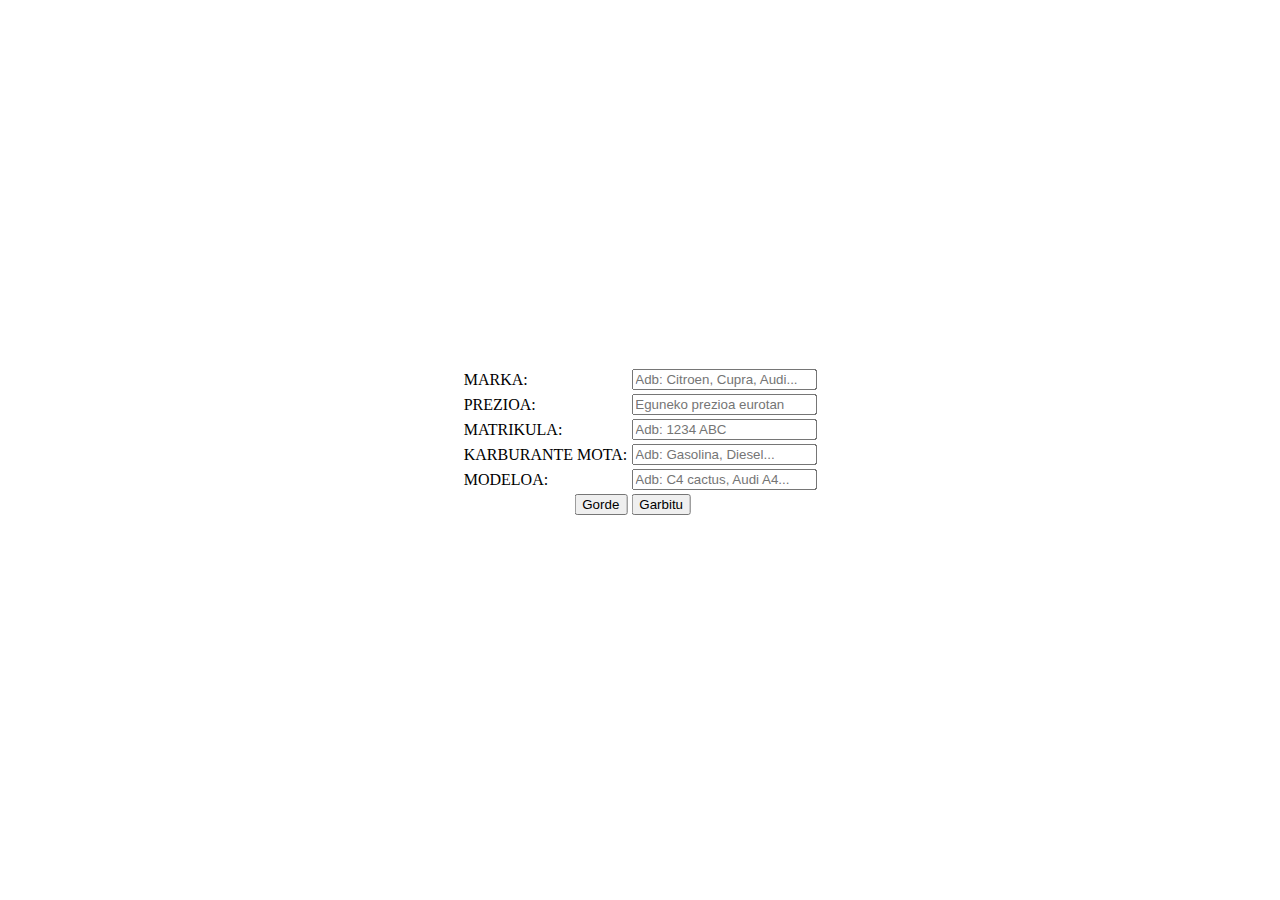
==== app/autoaSartu.html @ 0d03b935 "Iruzkinak eta placeholder jarri" ====
<html>
	<head>
		<title>Denda</title>
	</head>
	
	<body>
		<div align="center" style="position: absolute; top: 50%; left: 50%; transform: translate(-50%, -50%);">
		<form  method="post" action="autoaGorde.php" onsubmit="return autoaGoorde()"><table>
			<tr>
				<td>MARKA:</td> <!-Sartu nahi duzun autoaren marka ipintzeko tokia!>
				<td><input type="text" name="marka"  placeholder="Adb: Citroen, Cupra, Audi..."></td>
			</tr>
			<tr>
				<td>PREZIOA:</td>   <!-Sartu nahi duzun autoaren prezioa ipintzeko tokia!>
				<td><input type="number" name="prezioa"  placeholder="Eguneko prezioa eurotan"></td>
			</tr>
			<tr>
				<td>MATRIKULA:</td> <!-Sartu nahi duzun autoaren matrikula ipintzeko tokia!>
				<td><input type="text" name="matrikula"  placeholder="Adb: 1234 ABC"></td>
			</tr>
			<tr>
				<td>KARBURANTE MOTA:</td>   <!-Sartu nahi duzun autoaren mota ipintzeko tokia!>
				<td><input type="text" name="karburanteMota"  placeholder="Adb: Gasolina, Diesel..."></td>
			</tr>
			<tr>
				<td>MODELOA:</td>   <!-Sartu nahi duzun autoaren modeloa ipintzeko tokia!>
				<td><input type="text" name="modeloa"  placeholder="Adb: C4 cactus, Audi A4..."></td>
			</tr>
			<tr>
				<td><p align="right"><input type="submit" id="gorde"name="gorde" value="Gorde"></p></td>
				<td><p align="left"><input type="button" id="garbitu"name="garbitu" value="Garbitu"></p></td>
			</tr>
		</table></div>
		
		<script>
			document.addEventListener("DOMContentLoaded", function() {
				var gordeBtn = document.getElementById("gorde");
				var garbiBtn = document.getElementById("garbitu");
				//BOTOI GORDE
				gordeBtn.addEventListener("click", function() {
					autoaGorde()
				});
				//BOTOI GARBITU
				garbiBtn.addEventListener("click", function() {
					var elementua = document.querySelectorAll("input[type=text], input[type=number], input[type=date], input[type=email]");
					elementua.forEach(function(campo) {
					    campo.value = "";});
				});
			});
			
			function autoaGorde(){
				var marka = document.getElementsByName("marka")[0].value;
				var prezioa = document.getElementsByName("prezioa")[0].value;
				var matrikula = document.getElementsByName("matrikula")[0].value;
				var karburanteMota = document.getElementsByName("karburanteMota")[0].value;
				var modeloa = document.getElementsByName("modeloa")[0].value;

				if (marka == "") {
					alert("MARKA ez da jarri");
				  	return false;
				}

				if (prezioa == "") {
					alert("PREZIOA ez da jarri");
				  	return false;
				}

				if (matrikula == "") {
					alert("MATRIKULA ez da jarri");
				  	return false;
				}
				else{
					var patroia = /^\d{4} [A-Z]{3}$/;
                    if (!patroia.test(matriKula)) {
                        alert("MATRIKULA 1234 ABC formatua izan behar du");
                        return false;
                    }
				}
				if (karburanteMota == "") {
					alert("KARBURANTE MOTA ez da jarri");
				  	return false;
				}
				if (modeloa == "") {
					alert("MODELOA ez da jarri");
				  	return false;
				}

				//DATUAK BIDALI
				var datuak = {
					  marka: marka,
					  prezioa: prezioa,
					  matrikula: matriula,
					  karburanteMota: karburanteMota,
					  modeloa: modeloa,
				};
				var conf = {
					  method: 'POST',
					  body: JSON.stringify(datuak), 
					  headers: {
					    	'Content-Type': 'application/json'
					  }
				};

				fetch('autoaGoorde.php', conf)
			}
		</script>
	</body>
</html>
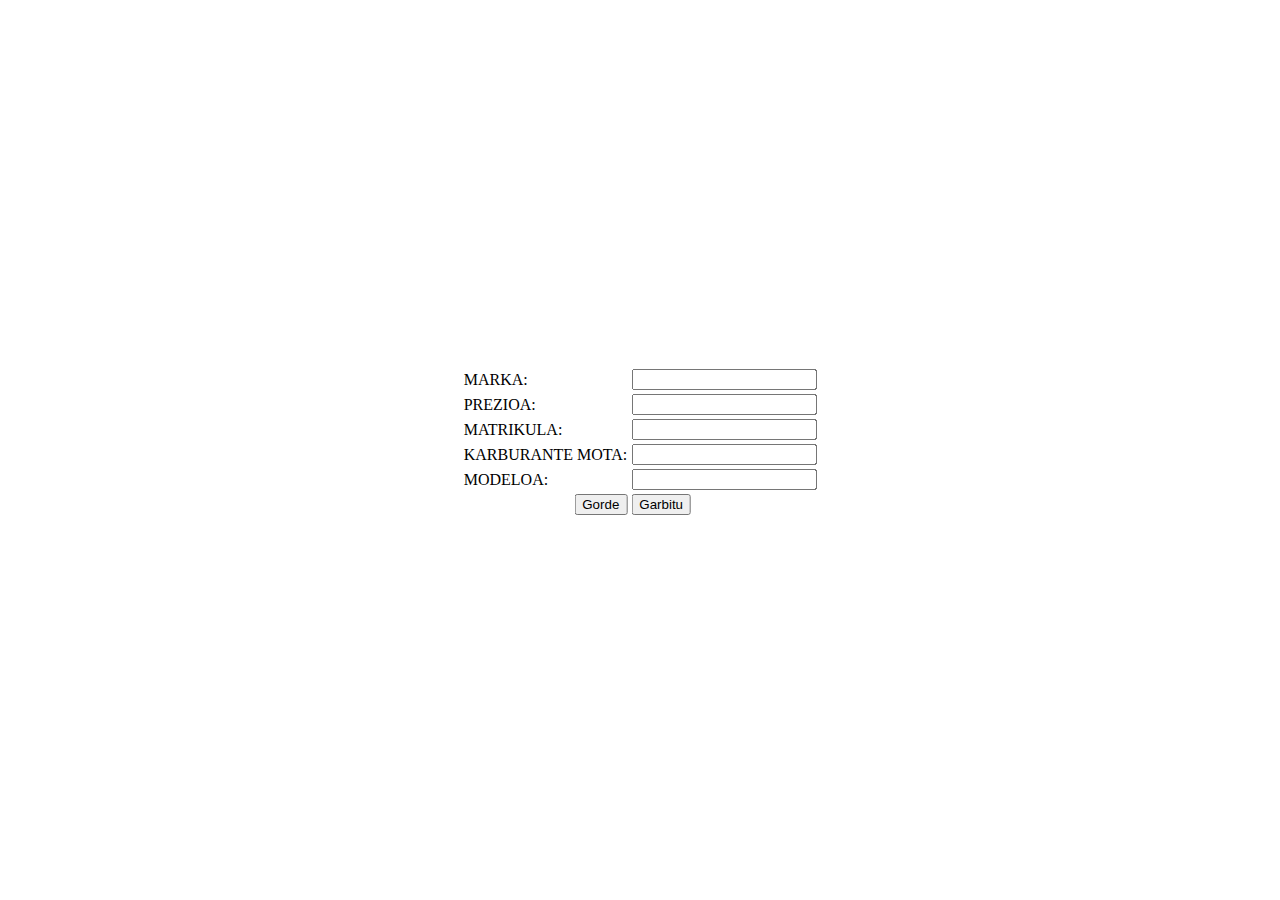
==== commit b8de68ae: "arreglado" ====
--- a/app/autoaSartu.html
+++ b/app/autoaSartu.html
@@ -7,24 +7,24 @@
 		<div align="center" style="position: absolute; top: 50%; left: 50%; transform: translate(-50%, -50%);">
 		<form  method="post" action="autoaGorde.php" onsubmit="return autoaGoorde()"><table>
 			<tr>
-				<td>MARKA:</td> <!-Sartu nahi duzun autoaren marka ipintzeko tokia!>
-				<td><input type="text" name="marka"  placeholder="Adb: Citroen, Cupra, Audi..."></td>
+				<td>MARKA:</td>
+				<td><input type="text" name="marka"></td>
 			</tr>
 			<tr>
-				<td>PREZIOA:</td>   <!-Sartu nahi duzun autoaren prezioa ipintzeko tokia!>
-				<td><input type="number" name="prezioa"  placeholder="Eguneko prezioa eurotan"></td>
+				<td>PREZIOA:</td>
+				<td><input type="number" name="prezioa"></td>
 			</tr>
 			<tr>
-				<td>MATRIKULA:</td> <!-Sartu nahi duzun autoaren matrikula ipintzeko tokia!>
-				<td><input type="text" name="matrikula"  placeholder="Adb: 1234 ABC"></td>
+				<td>MATRIKULA:</td>
+				<td><input type="text" name="matrikula"></td>
 			</tr>
 			<tr>
-				<td>KARBURANTE MOTA:</td>   <!-Sartu nahi duzun autoaren mota ipintzeko tokia!>
-				<td><input type="text" name="karburanteMota"  placeholder="Adb: Gasolina, Diesel..."></td>
+				<td>KARBURANTE MOTA:</td>
+				<td><input type="text" name="karburanteMota"></td>
 			</tr>
 			<tr>
-				<td>MODELOA:</td>   <!-Sartu nahi duzun autoaren modeloa ipintzeko tokia!>
-				<td><input type="text" name="modeloa"  placeholder="Adb: C4 cactus, Audi A4..."></td>
+				<td>MODELOA:</td>
+				<td><input type="text" name="modeloa"></td>
 			</tr>
 			<tr>
 				<td><p align="right"><input type="submit" id="gorde"name="gorde" value="Gorde"></p></td>
@@ -106,5 +106,3 @@
 		</script>
 	</body>
 </html>
-
-
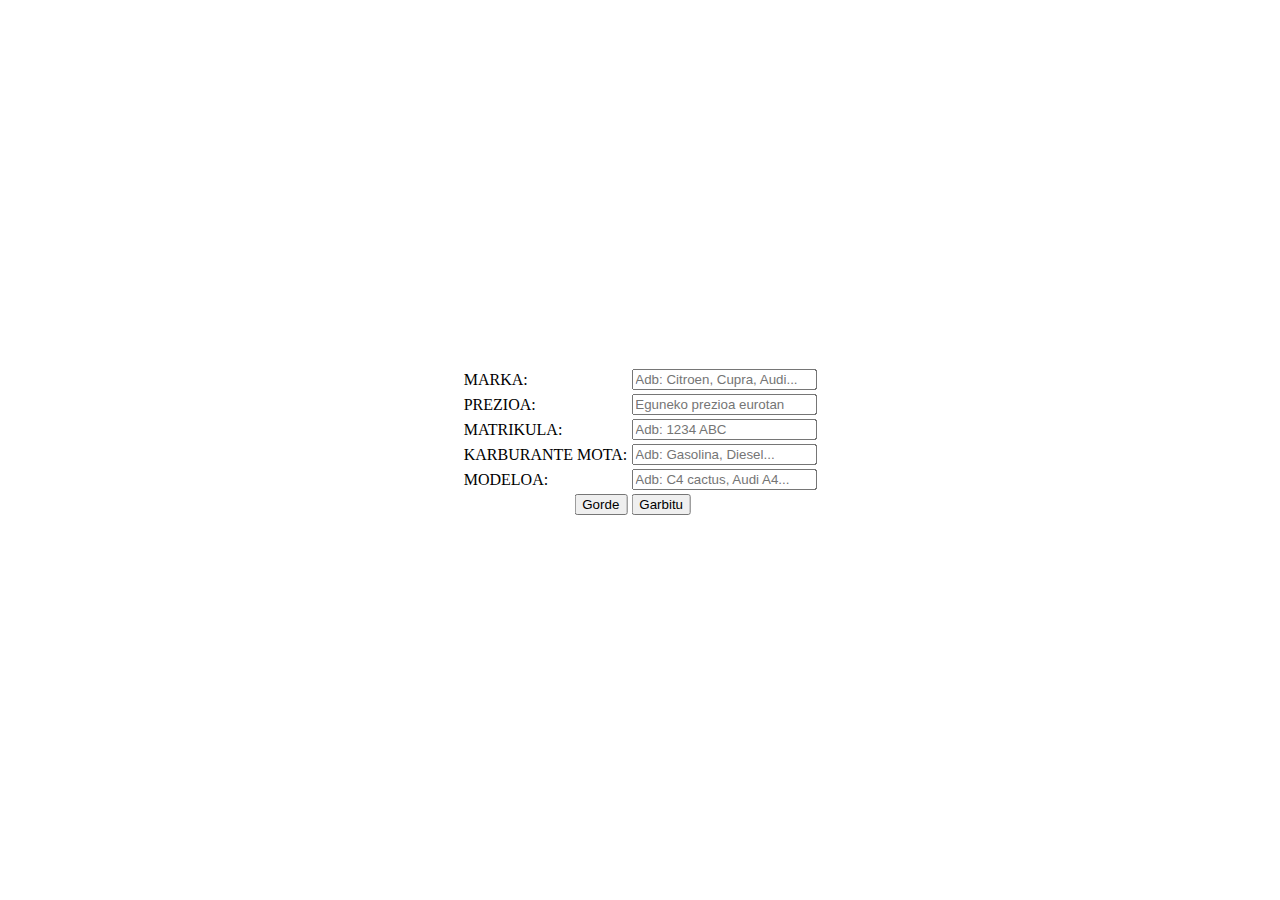
==== commit bfb9a242: "Update autoaSartu.html" ====
--- a/app/autoaSartu.html
+++ b/app/autoaSartu.html
@@ -7,24 +7,24 @@
 		<div align="center" style="position: absolute; top: 50%; left: 50%; transform: translate(-50%, -50%);">
 		<form  method="post" action="autoaGorde.php" onsubmit="return autoaGoorde()"><table>
 			<tr>
-				<td>MARKA:</td>
-				<td><input type="text" name="marka"></td>
+				<td>MARKA:</td> <!-Sartu nahi duzun autoaren marka ipintzeko tokia!>
+				<td><input type="text" name="marka"  placeholder="Adb: Citroen, Cupra, Audi..."></td>
 			</tr>
 			<tr>
-				<td>PREZIOA:</td>
-				<td><input type="number" name="prezioa"></td>
+				<td>PREZIOA:</td>   <!-Sartu nahi duzun autoaren prezioa ipintzeko tokia!>
+				<td><input type="number" name="prezioa"  placeholder="Eguneko prezioa eurotan"></td>
 			</tr>
 			<tr>
-				<td>MATRIKULA:</td>
-				<td><input type="text" name="matrikula"></td>
+				<td>MATRIKULA:</td> <!-Sartu nahi duzun autoaren matrikula ipintzeko tokia!>
+				<td><input type="text" name="matrikula"  placeholder="Adb: 1234 ABC"></td>
 			</tr>
 			<tr>
-				<td>KARBURANTE MOTA:</td>
-				<td><input type="text" name="karburanteMota"></td>
+				<td>KARBURANTE MOTA:</td>   <!-Sartu nahi duzun autoaren mota ipintzeko tokia!>
+				<td><input type="text" name="karburanteMota"  placeholder="Adb: Gasolina, Diesel..."></td>
 			</tr>
 			<tr>
-				<td>MODELOA:</td>
-				<td><input type="text" name="modeloa"></td>
+				<td>MODELOA:</td>   <!-Sartu nahi duzun autoaren modeloa ipintzeko tokia!>
+				<td><input type="text" name="modeloa"  placeholder="Adb: C4 cactus, Audi A4..."></td>
 			</tr>
 			<tr>
 				<td><p align="right"><input type="submit" id="gorde"name="gorde" value="Gorde"></p></td>
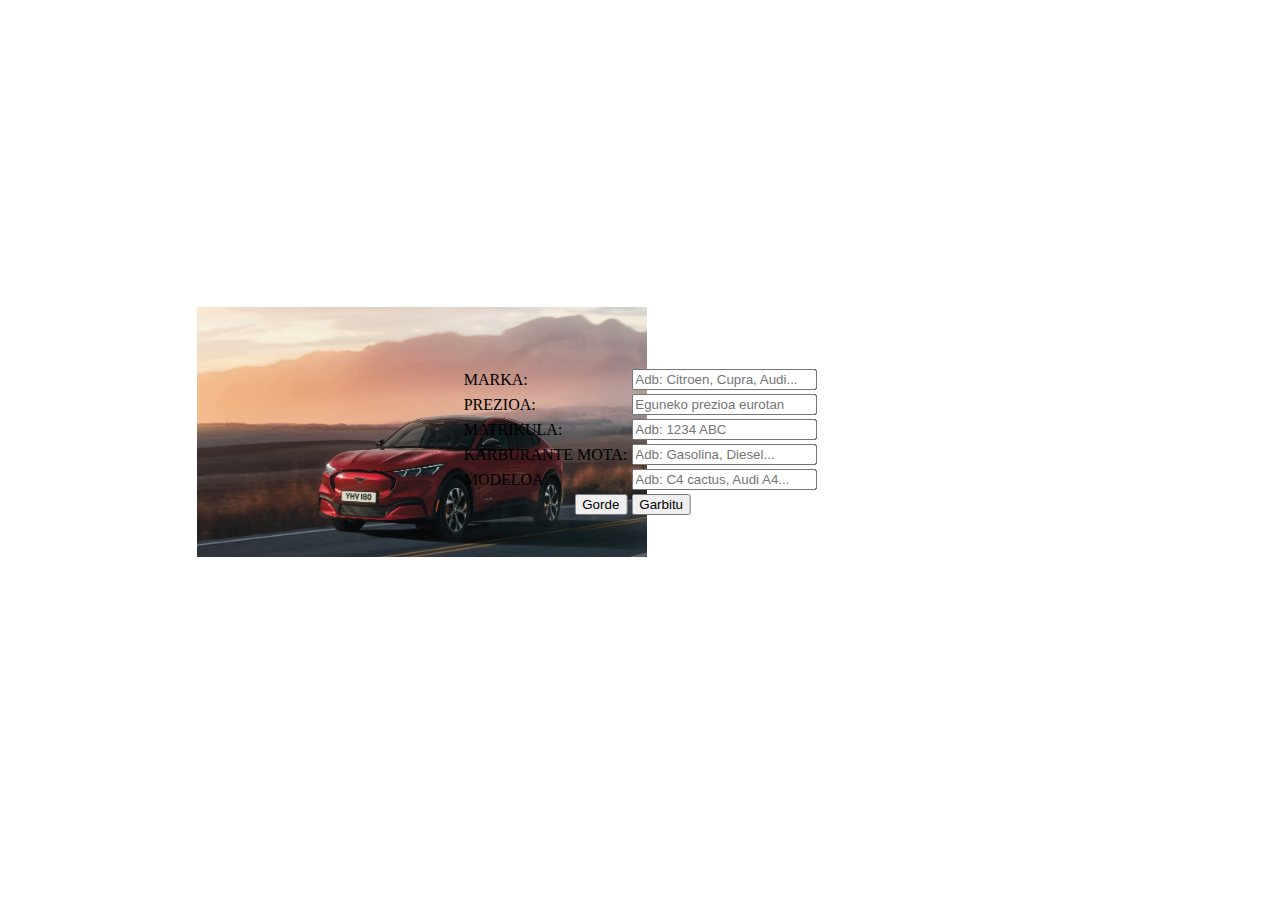
==== commit 8df17718: "irudial" ====
--- a/app/autoaSartu.html
+++ b/app/autoaSartu.html
@@ -4,6 +4,8 @@
 	</head>
 	
 	<body>
+		<div align="center"style="position: absolute; top: 48%; left: 33%; transform: translate(-50%, -50%);">
+		<img src="irudiak/1.jpeg" width="450" height="250"></div>
 		<div align="center" style="position: absolute; top: 50%; left: 50%; transform: translate(-50%, -50%);">
 		<form  method="post" action="autoaGorde.php" onsubmit="return autoaGoorde()"><table>
 			<tr>
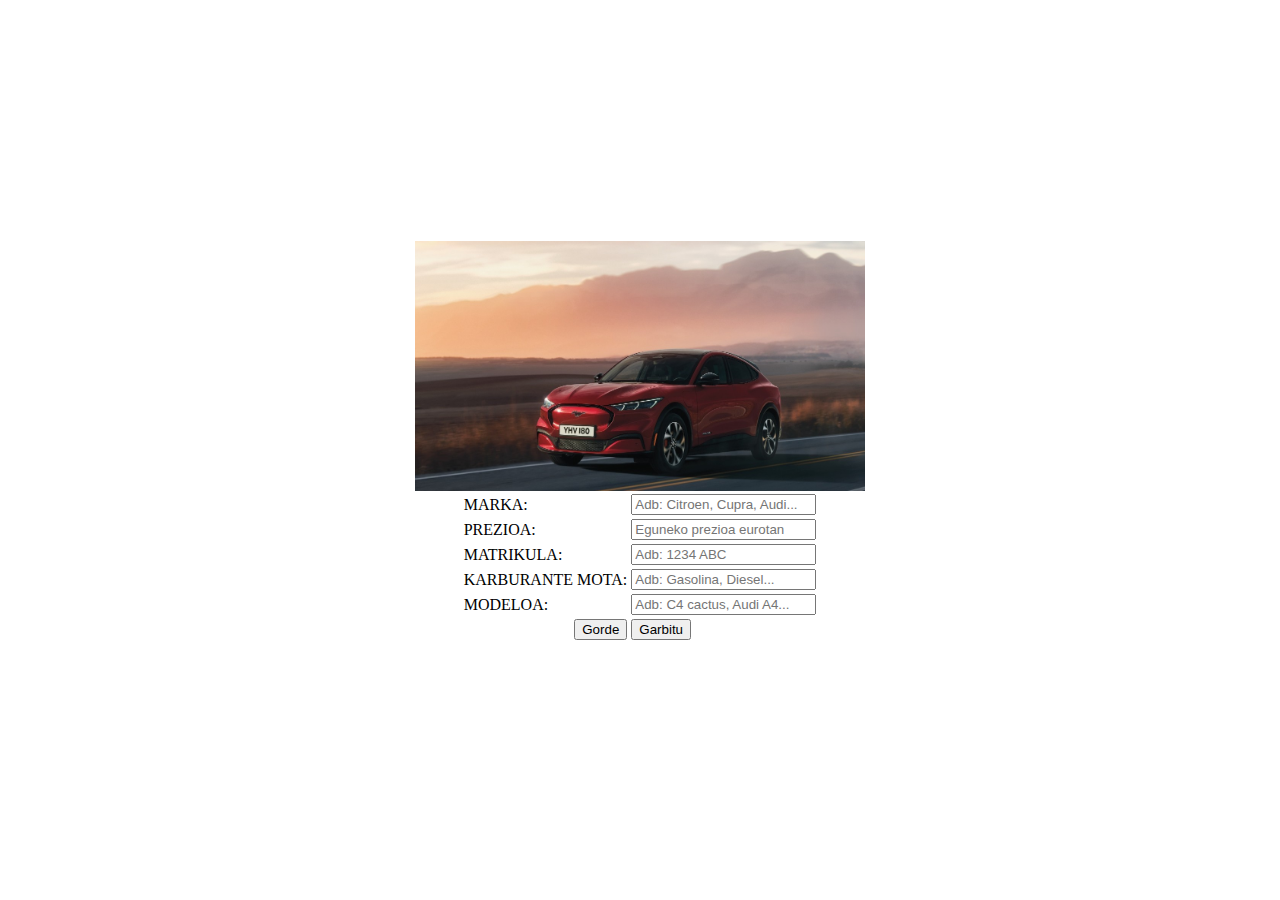
==== commit c545a139: "irudiak" ====
--- a/app/autoaSartu.html
+++ b/app/autoaSartu.html
@@ -4,9 +4,8 @@
 	</head>
 	
 	<body>
-		<div align="center"style="position: absolute; top: 48%; left: 33%; transform: translate(-50%, -50%);">
-		<img src="irudiak/1.jpeg" width="450" height="250"></div>
 		<div align="center" style="position: absolute; top: 50%; left: 50%; transform: translate(-50%, -50%);">
+		<img src="irudiak/1.jpeg" width="450" height="250">
 		<form  method="post" action="autoaGorde.php" onsubmit="return autoaGoorde()"><table>
 			<tr>
 				<td>MARKA:</td> <!-Sartu nahi duzun autoaren marka ipintzeko tokia!>
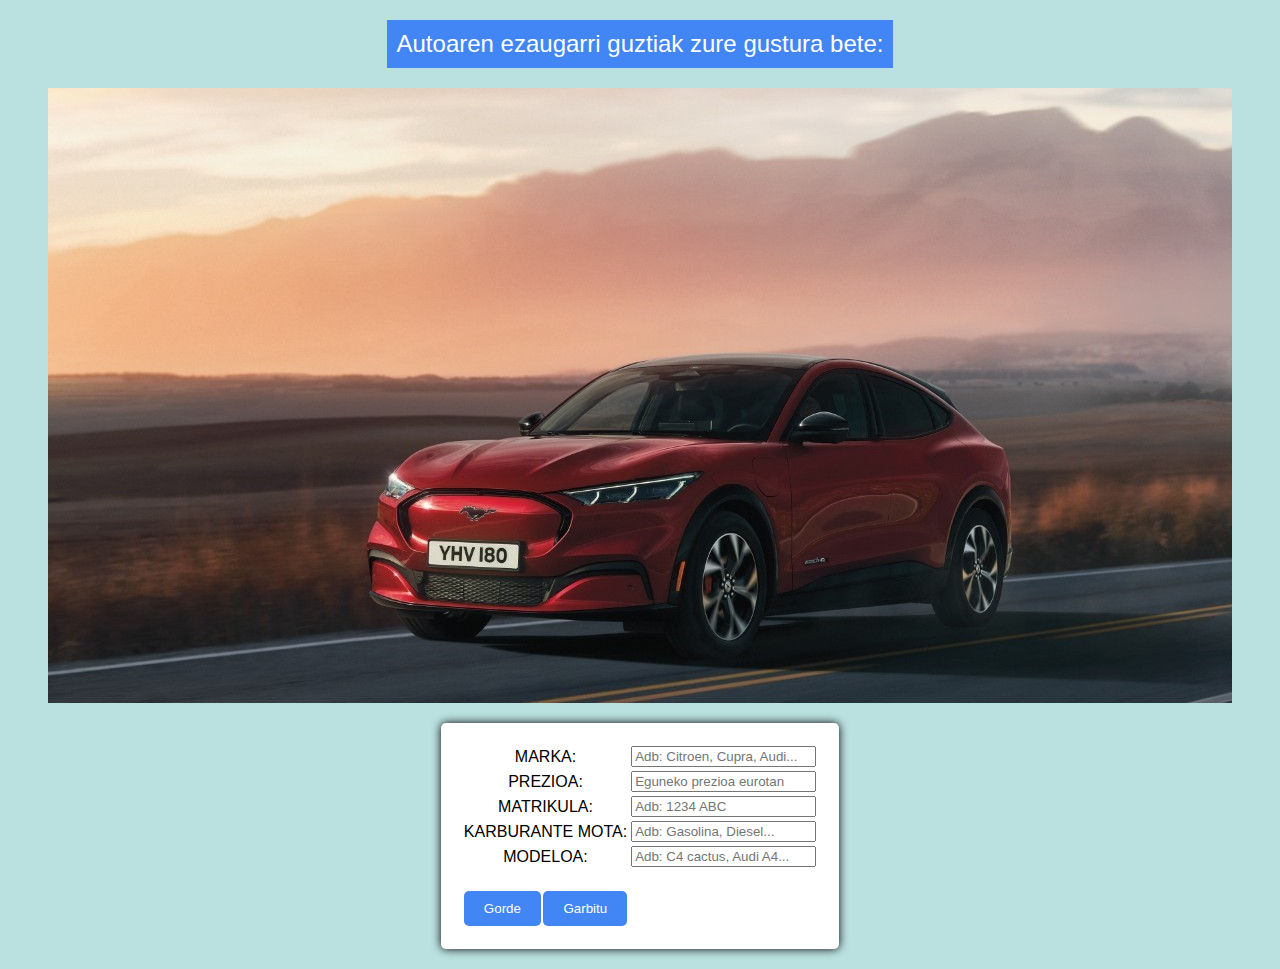
==== commit 03aea11b: "autoaSartu y menu bonitos" ====
--- a/app/autoaSartu.html
+++ b/app/autoaSartu.html
@@ -1,38 +1,102 @@
+<!DOCTYPE html>
 <html>
-	<head>
-		<title>Denda</title>
-	</head>
-	
-	<body>
-		<div align="center" style="position: absolute; top: 50%; left: 50%; transform: translate(-50%, -50%);">
-		<img src="irudiak/1.jpeg" width="450" height="250">
-		<form  method="post" action="autoaGorde.php" onsubmit="return autoaGoorde()"><table>
-			<tr>
-				<td>MARKA:</td> <!-Sartu nahi duzun autoaren marka ipintzeko tokia!>
-				<td><input type="text" name="marka"  placeholder="Adb: Citroen, Cupra, Audi..."></td>
-			</tr>
-			<tr>
-				<td>PREZIOA:</td>   <!-Sartu nahi duzun autoaren prezioa ipintzeko tokia!>
-				<td><input type="number" name="prezioa"  placeholder="Eguneko prezioa eurotan"></td>
-			</tr>
-			<tr>
-				<td>MATRIKULA:</td> <!-Sartu nahi duzun autoaren matrikula ipintzeko tokia!>
-				<td><input type="text" name="matrikula"  placeholder="Adb: 1234 ABC"></td>
-			</tr>
-			<tr>
-				<td>KARBURANTE MOTA:</td>   <!-Sartu nahi duzun autoaren mota ipintzeko tokia!>
-				<td><input type="text" name="karburanteMota"  placeholder="Adb: Gasolina, Diesel..."></td>
-			</tr>
-			<tr>
-				<td>MODELOA:</td>   <!-Sartu nahi duzun autoaren modeloa ipintzeko tokia!>
-				<td><input type="text" name="modeloa"  placeholder="Adb: C4 cactus, Audi A4..."></td>
-			</tr>
-			<tr>
-				<td><p align="right"><input type="submit" id="gorde"name="gorde" value="Gorde"></p></td>
-				<td><p align="left"><input type="button" id="garbitu"name="garbitu" value="Garbitu"></p></td>
-			</tr>
-		</table></div>
+<head>
+    <title>Denda</title>
+    <style>
+        body {
+            background-color: #BAE1E0; 
+            font-family: Arial, sans-serif;
+            text-align: center;
+            margin: 0;
+            padding: 0;
+        }
+        .container {
+            display: flex;
+            flex-direction: column;
+            align-items: center;
+            max-width: 100%;
+            padding: 20px;
+        }
+        .comment {
+            background-color: #4285f4;
+            color: #fff;
+            padding: 10px;
+            font-size: 24px;
+            margin-bottom: 20px;
+        }
+        .image {
+            max-width: 100%;
+            height: auto;
+            margin-bottom: 20px;
+        }
+        .data-container {
+            background-color: #fff;
+            padding: 20px;
+            border-radius: 5px;
+            box-shadow: 0 0 10px;
+        }
+        .button-container {
+            display: flex;
+            justify-content: space-between;
+        }
+        .button {
+            background-color: #4285f4;
+            color: #fff;
+            padding: 10px 20px;
+            border: none;
+            border-radius: 5px;
+            margin-top: 20px;
+            text-decoration: none;
+        }
+    </style>
+</head>
+
+<body>
+    <div class="container">
+        <div class="comment">Autoaren ezaugarri guztiak zure gustura bete:</div>
+        <img class="image" src="irudiak/1.jpeg" alt="Autoaren irudia">
+        <div class="data-container">
+            <form method="post" action="autoaGorde.php" onsubmit="return autoaGorde()">
+                <table>
+                    <tr>
+                        <td>MARKA:</td>
+                        <td><input type="text" name="marka" placeholder="Adb: Citroen, Cupra, Audi..."></td>
+                    </tr>
+                    <tr>
+                        <td>PREZIOA:</td>
+                        <td><input type="number" name="prezioa" placeholder="Eguneko prezioa eurotan"></td>
+                    </tr>
+                    <tr>
+                        <td>MATRIKULA:</td>
+                        <td><input type="text" name="matrikula" placeholder="Adb: 1234 ABC"></td>
+                    </tr>
+                    <tr>
+                        <td>KARBURANTE MOTA:</td>
+                        <td><input type="text" name="karburanteMota" placeholder="Adb: Gasolina, Diesel..."></td>
+                    </tr>
+                    <tr>
+                        <td>MODELOA:</td>
+                        <td><input type="text" name="modeloa" placeholder="Adb: C4 cactus, Audi A4..."></td>
+                    </tr>
+                    <tr>
+                        <td colspan="2" class="button-container">
+                            <input type="submit" id="gorde" name="gorde" class="button" value="Gorde">
+                            <input type="button" id="garbitu" name="garbitu" class="button" value="Garbitu">
+                        </td>
+                    </tr>
+                </table>
+            </form>
+        </div>
+    </div>
+
+
+
+
+
 		
+		
+		
+
 		<script>
 			document.addEventListener("DOMContentLoaded", function() {
 				var gordeBtn = document.getElementById("gorde");
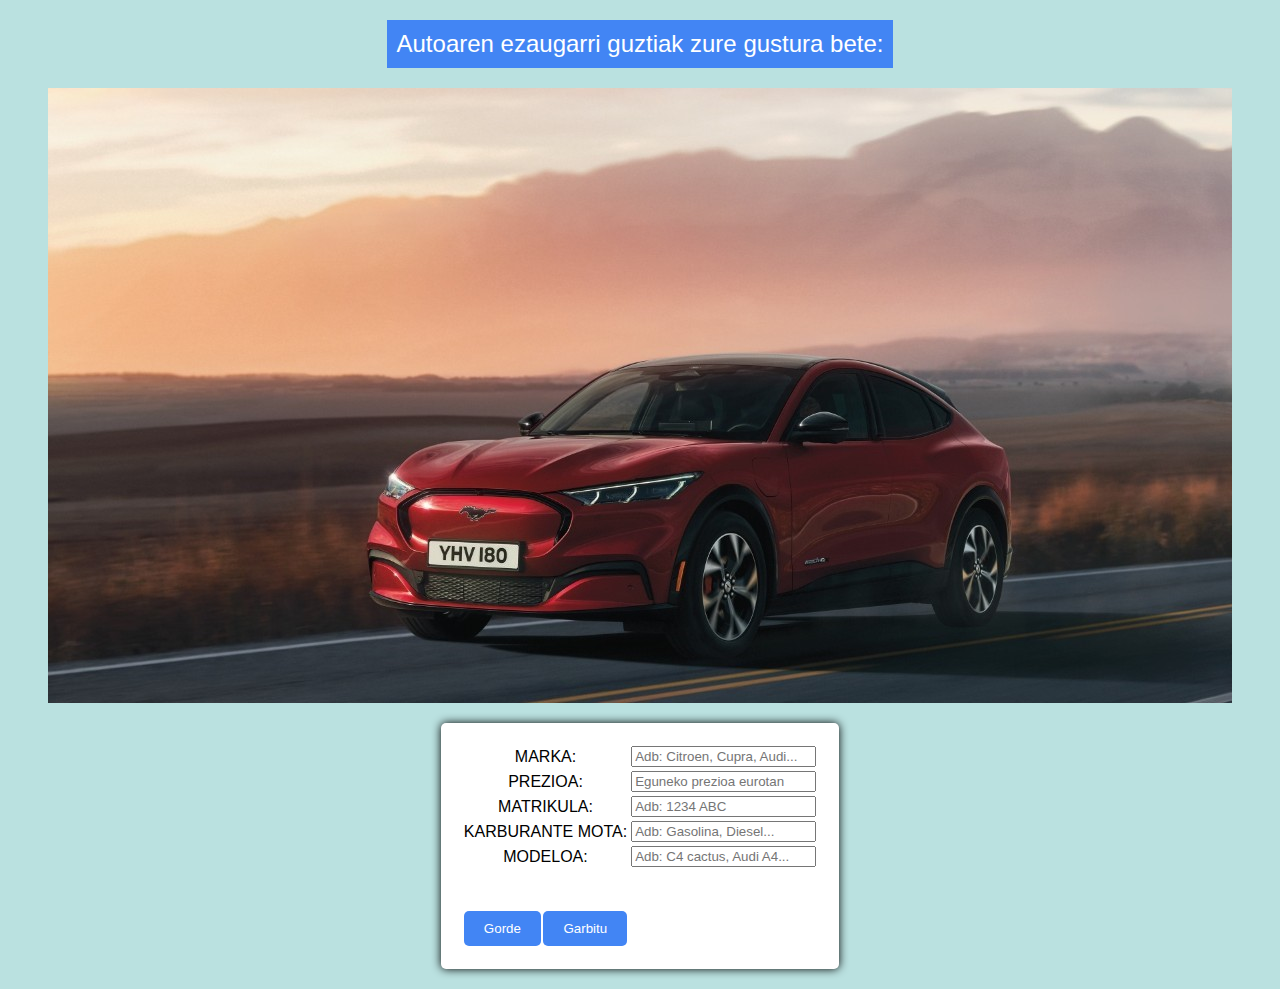
==== commit 41440e2c: "index bonito" ====
--- a/app/autoaSartu.html
+++ b/app/autoaSartu.html
@@ -38,6 +38,7 @@
         .button-container {
             display: flex;
             justify-content: space-between;
+            margin-top: 20px; 
         }
         .button {
             background-color: #4285f4;
@@ -79,7 +80,7 @@
                         <td><input type="text" name="modeloa" placeholder="Adb: C4 cactus, Audi A4..."></td>
                     </tr>
                     <tr>
-                        <td colspan="2" class="button-container">
+                        <td colspan="2" class="button-container" style="text-align: center;">
                             <input type="submit" id="gorde" name="gorde" class="button" value="Gorde">
                             <input type="button" id="garbitu" name="garbitu" class="button" value="Garbitu">
                         </td>
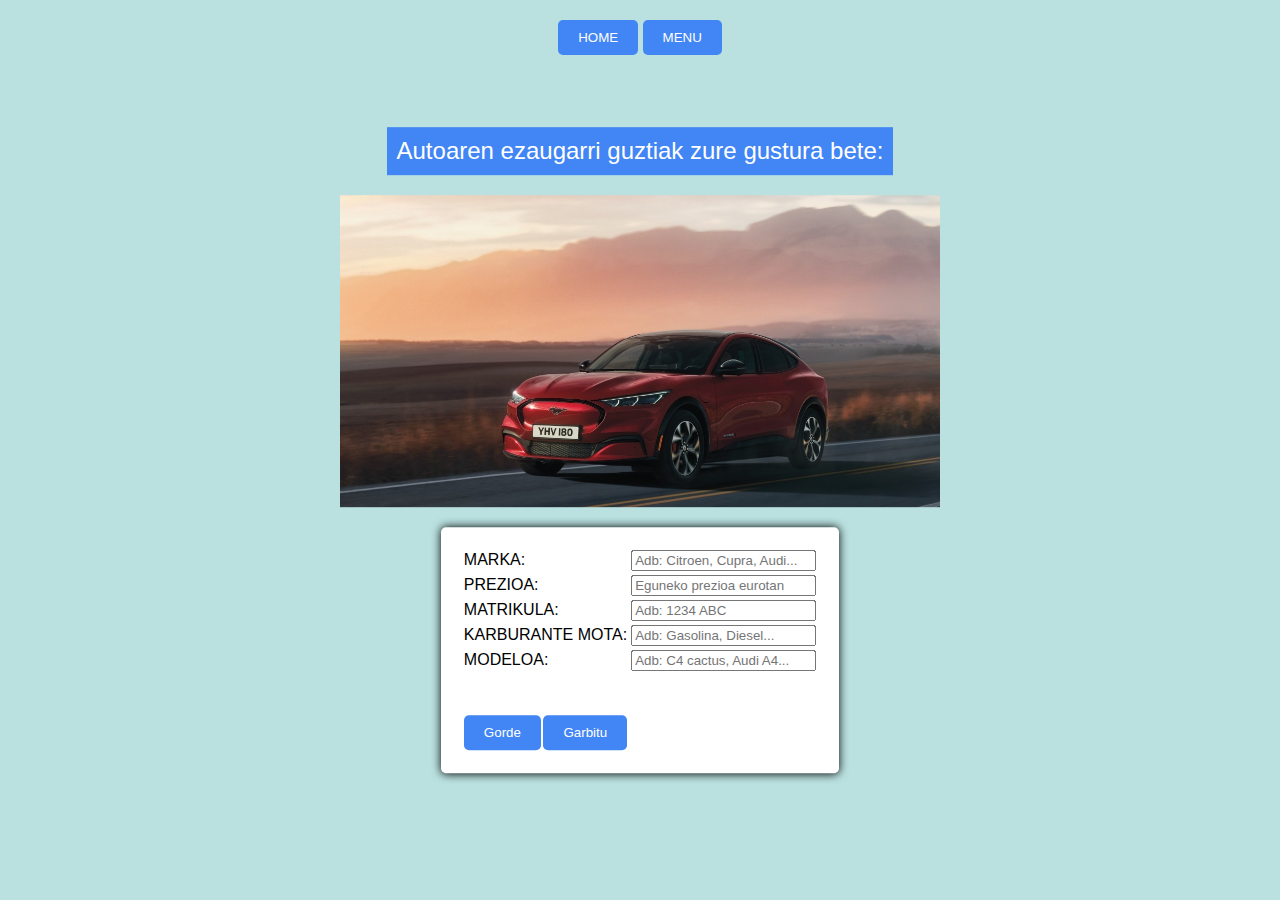
==== commit d2baee53: "Mejorar diseño, he puesto los botones de Home, pero aun se necesita que envien parametros" ====
--- a/app/autoaSartu.html
+++ b/app/autoaSartu.html
@@ -53,6 +53,9 @@
 </head>
 
 <body>
+	<td><a href="index.html"><input type="button" name="HOME" value="HOME" class="button"></a></td>
+	<td><a href="menu.php"><input type="button" name="MENU" value="MENU" class="button"></a></td>
+	<div align="center" style="position: absolute; top: 50%; left: 50%; transform: translate(-50%, -50%);">
     <div class="container">
         <div class="comment">Autoaren ezaugarri guztiak zure gustura bete:</div>
         <img class="image" src="irudiak/1.jpeg" alt="Autoaren irudia">
@@ -88,7 +91,7 @@
                 </table>
             </form>
         </div>
-    </div>
+    </div></div>
 
 
 
